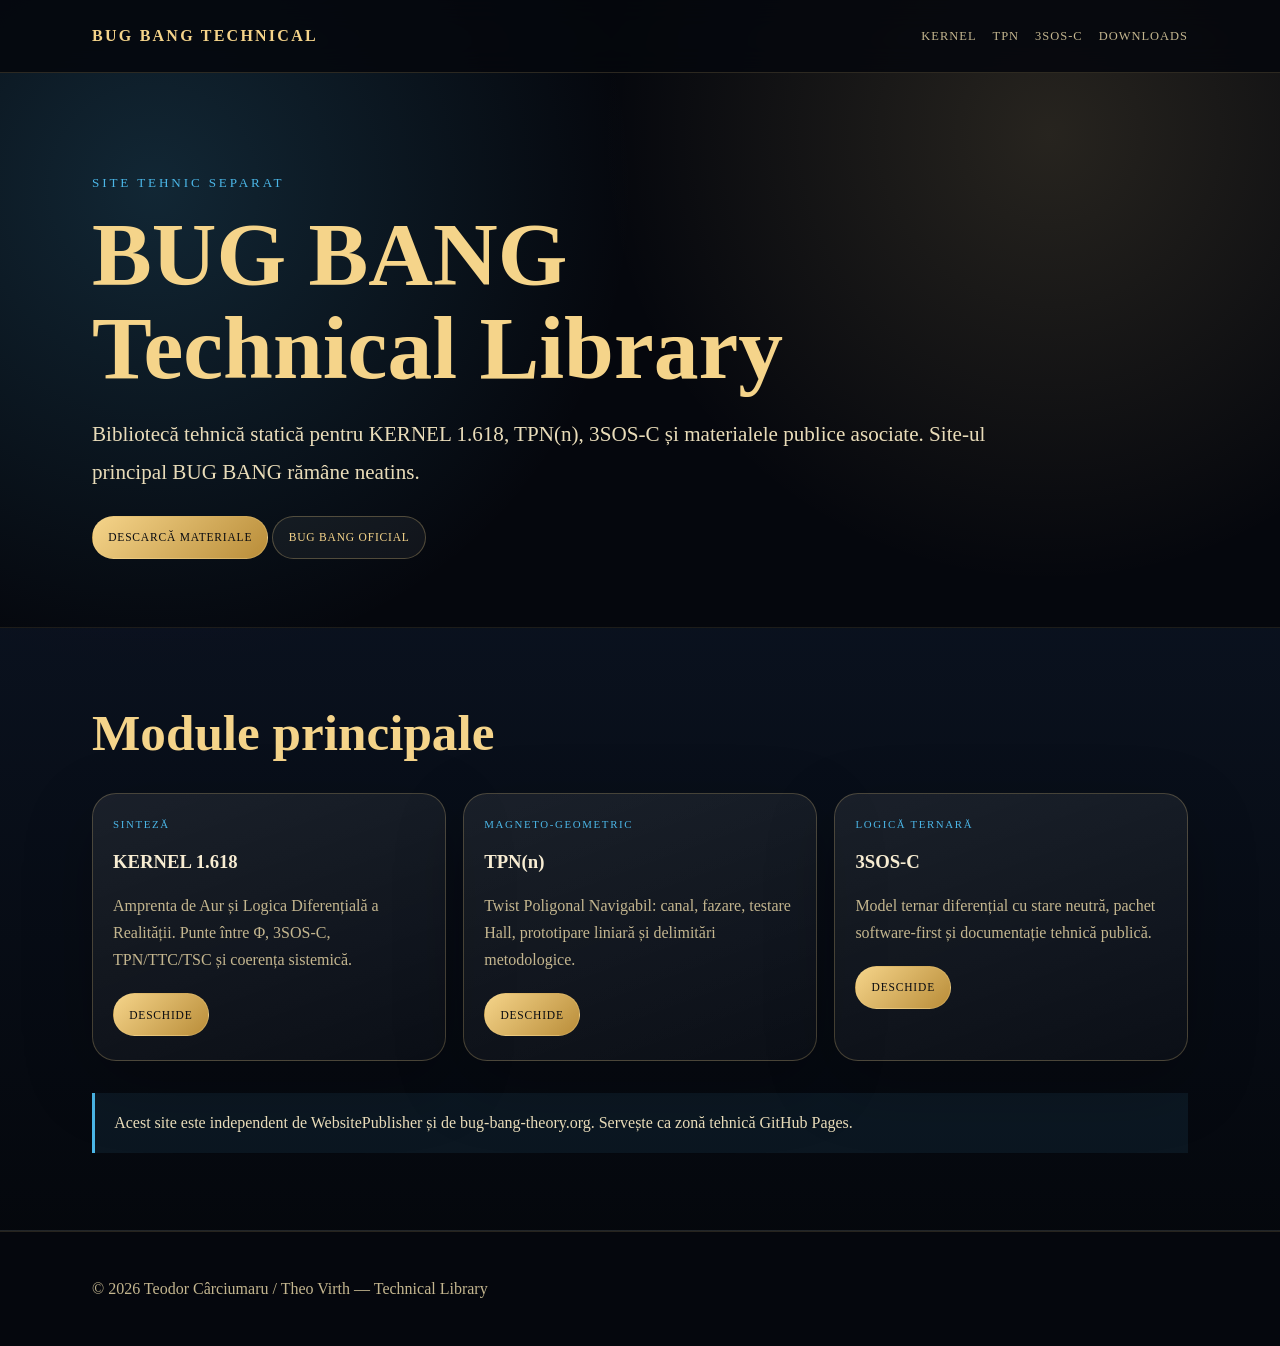
==== index.html @ 74c922dd "Add home page" ====
<!DOCTYPE html>
<html lang="ro">
<head><meta charset="UTF-8"><meta name="viewport" content="width=device-width, initial-scale=1.0"><title>BUG BANG Technical Library</title><link rel="stylesheet" href="css/style.css"></head>
<body>
<nav><div class="wrap nav"><a class="brand" href="index.html">BUG BANG Technical</a><div class="links"><a href="kernel.html">KERNEL</a><a href="tpn.html">TPN</a><a href="3sos-c.html">3SOS-C</a><a href="downloads.html">Downloads</a></div></div></nav>
<header class="hero"><div class="wrap"><div class="eyebrow">site tehnic separat</div><h1>BUG BANG<br>Technical Library</h1><p class="lead">Bibliotecă tehnică statică pentru KERNEL 1.618, TPN(n), 3SOS-C și materialele publice asociate. Site-ul principal BUG BANG rămâne neatins.</p><p><a class="btn primary" href="downloads.html">Descarcă materiale</a><a class="btn secondary" href="https://www.bug-bang-theory.org/">BUG BANG oficial</a></p></div></header>
<section class="section surface"><div class="wrap"><h2>Module principale</h2><div class="grid"><article class="card"><span class="tag">sinteză</span><h3>KERNEL 1.618</h3><p>Amprenta de Aur și Logica Diferențială a Realității. Punte între Φ, 3SOS-C, TPN/TTC/TSC și coerența sistemică.</p><a class="btn primary" href="kernel.html">Deschide</a></article><article class="card"><span class="tag">magneto-geometric</span><h3>TPN(n)</h3><p>Twist Poligonal Navigabil: canal, fazare, testare Hall, prototipare liniară și delimitări metodologice.</p><a class="btn primary" href="tpn.html">Deschide</a></article><article class="card"><span class="tag">logică ternară</span><h3>3SOS-C</h3><p>Model ternar diferențial cu stare neutră, pachet software-first și documentație tehnică publică.</p><a class="btn primary" href="3sos-c.html">Deschide</a></article></div><div class="note">Acest site este independent de WebsitePublisher și de bug-bang-theory.org. Servește ca zonă tehnică GitHub Pages.</div></div></section>
<footer><div class="wrap">© 2026 Teodor Cârciumaru / Theo Virth — Technical Library</div></footer>
</body></html>
---- css/style.css ----
*{box-sizing:border-box}html{scroll-behavior:smooth}body{margin:0;font-family:Georgia,'Times New Roman',serif;color:#f7ecd2;background:radial-gradient(circle at 12% 14%,rgba(75,183,232,.18),transparent 30rem),radial-gradient(circle at 82% 10%,rgba(245,212,138,.14),transparent 28rem),#05070d}a{color:inherit}.wrap{width:min(1160px,92vw);margin:0 auto;padding:0 clamp(1rem,3vw,2rem)}nav{position:sticky;top:0;z-index:10;background:rgba(5,7,13,.88);border-bottom:1px solid rgba(245,212,138,.16);backdrop-filter:blur(14px)}.nav{min-height:72px;display:flex;align-items:center;justify-content:space-between;gap:1rem;flex-wrap:wrap}.brand{font-weight:700;color:#f5d48a;text-transform:uppercase;letter-spacing:.14em;text-decoration:none}.links{display:flex;gap:1rem;flex-wrap:wrap}.links a{color:#c4b68f;text-transform:uppercase;font-size:.78rem;letter-spacing:.08em;text-decoration:none}.links a:hover{color:#f5d48a}.hero{padding:clamp(4rem,8vw,8rem) 0 3rem}.eyebrow{color:#4bb7e8;text-transform:uppercase;letter-spacing:.22em;font-size:.82rem;margin-bottom:1rem}h1,h2,h3,.btn,.brand,.links a{font-family:Georgia,'Times New Roman',serif}h1{font-size:clamp(2.4rem,7vw,5.8rem);line-height:1.04;color:#f5d48a;margin:0}h2{font-size:clamp(1.7rem,4vw,3.4rem);line-height:1.1;color:#f5d48a;margin:0 0 1rem}.lead{font-size:clamp(1rem,1.2vw + .8rem,1.32rem);line-height:1.8;color:#e9dcb9;max-width:900px}.section{padding:clamp(3.5rem,6vw,7rem) 0}.surface{background:linear-gradient(180deg,rgba(11,18,32,.9),rgba(5,7,13,.9));border-top:1px solid rgba(245,212,138,.1);border-bottom:1px solid rgba(245,212,138,.1)}.grid{display:grid;grid-template-columns:repeat(auto-fit,minmax(min(270px,100%),1fr));gap:1.1rem;margin-top:2rem}.card{border:1px solid rgba(245,212,138,.24);border-radius:24px;background:linear-gradient(160deg,rgba(255,255,255,.075),rgba(255,255,255,.025));padding:1.25rem;box-shadow:0 22px 70px rgba(0,0,0,.24)}.card p,.card li{color:#c4b68f;line-height:1.7}.tag{color:#4bb7e8;text-transform:uppercase;letter-spacing:.15em;font-size:.68rem}.btn{display:inline-flex;align-items:center;justify-content:center;min-height:43px;padding:.78rem .95rem;border-radius:999px;border:1px solid rgba(245,212,138,.28);font-size:.72rem;text-transform:uppercase;letter-spacing:.07em;text-decoration:none;margin:.25rem .25rem .25rem 0}.primary{background:linear-gradient(135deg,#f5d48a,#b98d39);color:#090b10}.secondary{background:rgba(255,255,255,.05);color:#f5d48a}.note{border-left:3px solid #4bb7e8;padding:1rem 1.2rem;background:rgba(75,183,232,.08);color:#e9dcb9;line-height:1.75;margin-top:2rem}footer{padding:3rem 0;border-top:1px solid rgba(245,212,138,.14);color:#c4b68f}@media(max-width:720px){.nav{display:block;padding:1rem 0}.links{margin-top:.8rem}.btn{width:100%;text-align:center}}
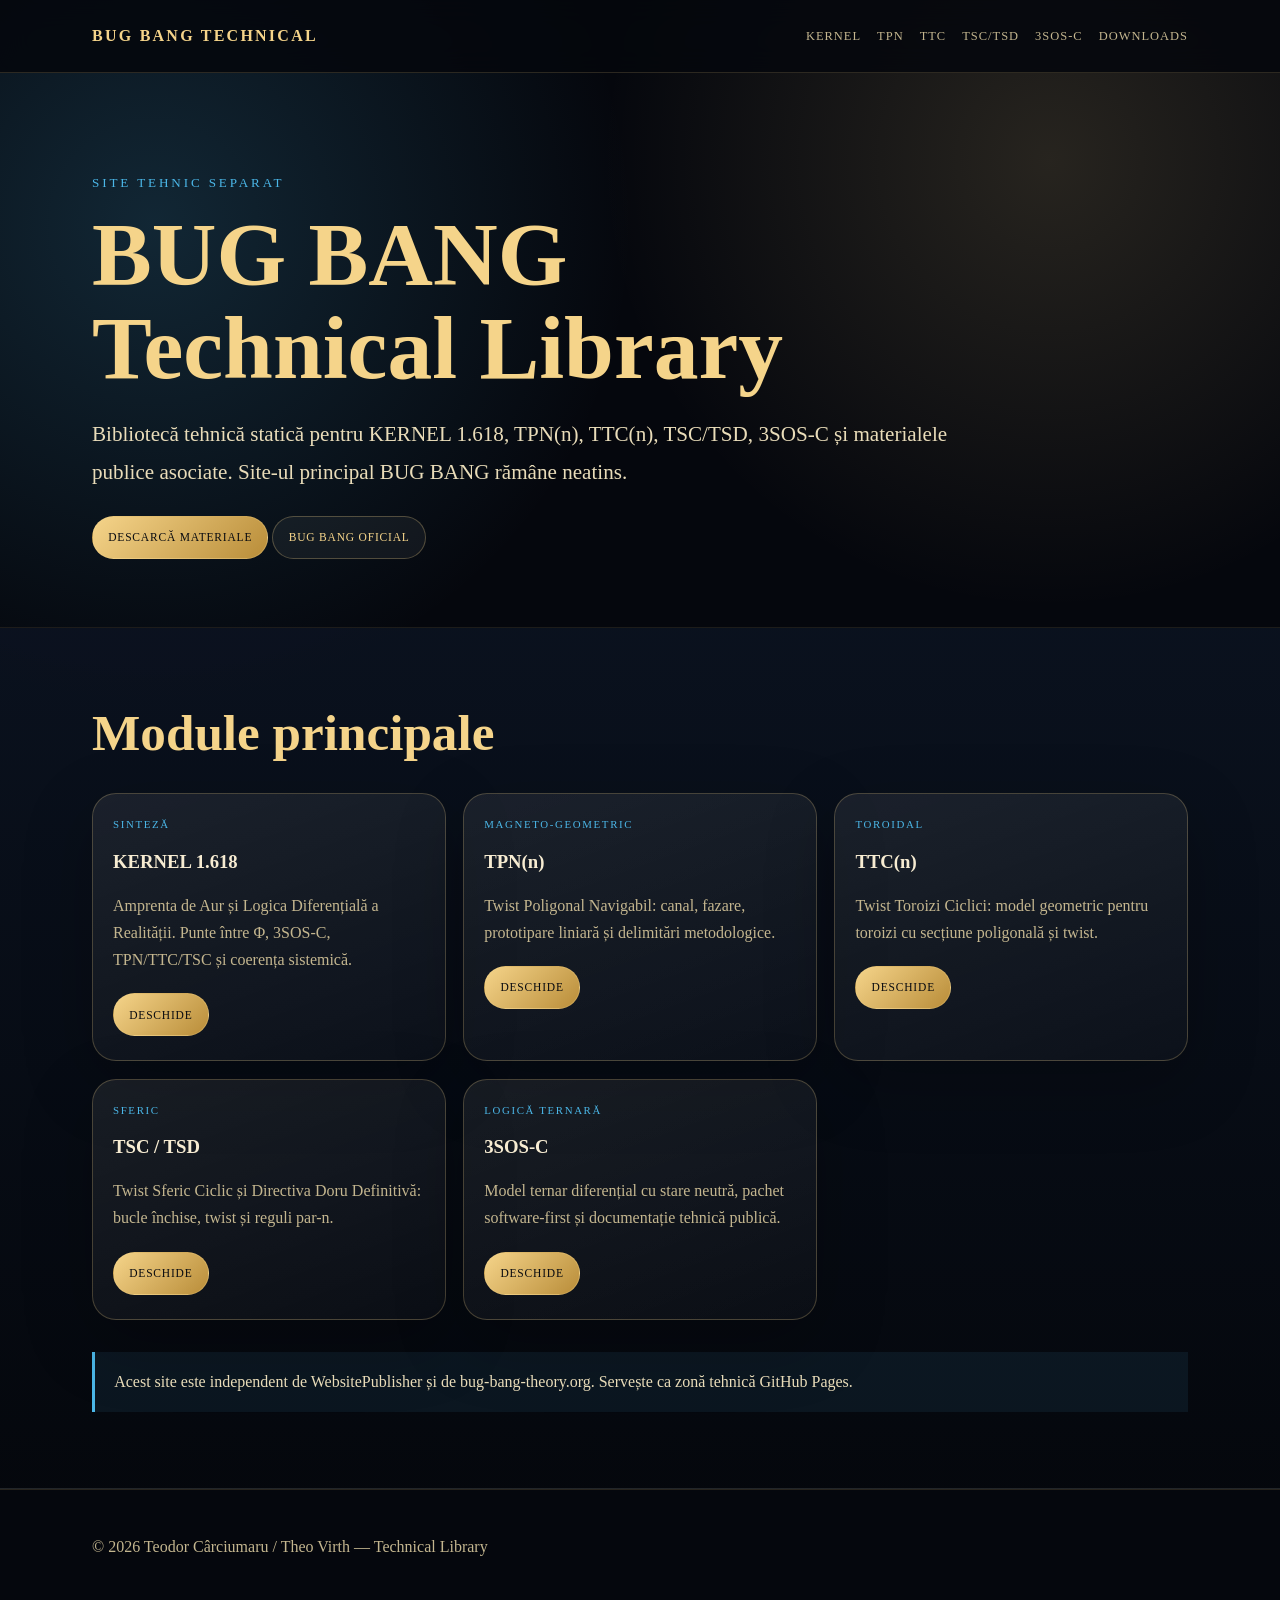
==== commit 65fff347: "Add TTC and TSC TSD to home page" ====
--- a/index.html
+++ b/index.html
@@ -1,9 +1,2 @@
 <!DOCTYPE html>
-<html lang="ro">
-<head><meta charset="UTF-8"><meta name="viewport" content="width=device-width, initial-scale=1.0"><title>BUG BANG Technical Library</title><link rel="stylesheet" href="css/style.css"></head>
-<body>
-<nav><div class="wrap nav"><a class="brand" href="index.html">BUG BANG Technical</a><div class="links"><a href="kernel.html">KERNEL</a><a href="tpn.html">TPN</a><a href="3sos-c.html">3SOS-C</a><a href="downloads.html">Downloads</a></div></div></nav>
-<header class="hero"><div class="wrap"><div class="eyebrow">site tehnic separat</div><h1>BUG BANG<br>Technical Library</h1><p class="lead">Bibliotecă tehnică statică pentru KERNEL 1.618, TPN(n), 3SOS-C și materialele publice asociate. Site-ul principal BUG BANG rămâne neatins.</p><p><a class="btn primary" href="downloads.html">Descarcă materiale</a><a class="btn secondary" href="https://www.bug-bang-theory.org/">BUG BANG oficial</a></p></div></header>
-<section class="section surface"><div class="wrap"><h2>Module principale</h2><div class="grid"><article class="card"><span class="tag">sinteză</span><h3>KERNEL 1.618</h3><p>Amprenta de Aur și Logica Diferențială a Realității. Punte între Φ, 3SOS-C, TPN/TTC/TSC și coerența sistemică.</p><a class="btn primary" href="kernel.html">Deschide</a></article><article class="card"><span class="tag">magneto-geometric</span><h3>TPN(n)</h3><p>Twist Poligonal Navigabil: canal, fazare, testare Hall, prototipare liniară și delimitări metodologice.</p><a class="btn primary" href="tpn.html">Deschide</a></article><article class="card"><span class="tag">logică ternară</span><h3>3SOS-C</h3><p>Model ternar diferențial cu stare neutră, pachet software-first și documentație tehnică publică.</p><a class="btn primary" href="3sos-c.html">Deschide</a></article></div><div class="note">Acest site este independent de WebsitePublisher și de bug-bang-theory.org. Servește ca zonă tehnică GitHub Pages.</div></div></section>
-<footer><div class="wrap">© 2026 Teodor Cârciumaru / Theo Virth — Technical Library</div></footer>
-</body></html>
+<html lang="ro"><head><meta charset="UTF-8"><meta name="viewport" content="width=device-width, initial-scale=1.0"><title>BUG BANG Technical Library</title><link rel="stylesheet" href="css/style.css"></head><body><nav><div class="wrap nav"><a class="brand" href="index.html">BUG BANG Technical</a><div class="links"><a href="kernel.html">KERNEL</a><a href="tpn.html">TPN</a><a href="ttc.html">TTC</a><a href="tsc-tsd.html">TSC/TSD</a><a href="3sos-c.html">3SOS-C</a><a href="downloads.html">Downloads</a></div></div></nav><header class="hero"><div class="wrap"><div class="eyebrow">site tehnic separat</div><h1>BUG BANG<br>Technical Library</h1><p class="lead">Bibliotecă tehnică statică pentru KERNEL 1.618, TPN(n), TTC(n), TSC/TSD, 3SOS-C și materialele publice asociate. Site-ul principal BUG BANG rămâne neatins.</p><p><a class="btn primary" href="downloads.html">Descarcă materiale</a><a class="btn secondary" href="https://www.bug-bang-theory.org/">BUG BANG oficial</a></p></div></header><section class="section surface"><div class="wrap"><h2>Module principale</h2><div class="grid"><article class="card"><span class="tag">sinteză</span><h3>KERNEL 1.618</h3><p>Amprenta de Aur și Logica Diferențială a Realității. Punte între Φ, 3SOS-C, TPN/TTC/TSC și coerența sistemică.</p><a class="btn primary" href="kernel.html">Deschide</a></article><article class="card"><span class="tag">magneto-geometric</span><h3>TPN(n)</h3><p>Twist Poligonal Navigabil: canal, fazare, prototipare liniară și delimitări metodologice.</p><a class="btn primary" href="tpn.html">Deschide</a></article><article class="card"><span class="tag">toroidal</span><h3>TTC(n)</h3><p>Twist Toroizi Ciclici: model geometric pentru toroizi cu secțiune poligonală și twist.</p><a class="btn primary" href="ttc.html">Deschide</a></article><article class="card"><span class="tag">sferic</span><h3>TSC / TSD</h3><p>Twist Sferic Ciclic și Directiva Doru Definitivă: bucle închise, twist și reguli par-n.</p><a class="btn primary" href="tsc-tsd.html">Deschide</a></article><article class="card"><span class="tag">logică ternară</span><h3>3SOS-C</h3><p>Model ternar diferențial cu stare neutră, pachet software-first și documentație tehnică publică.</p><a class="btn primary" href="3sos-c.html">Deschide</a></article></div><div class="note">Acest site este independent de WebsitePublisher și de bug-bang-theory.org. Servește ca zonă tehnică GitHub Pages.</div></div></section><footer><div class="wrap">© 2026 Teodor Cârciumaru / Theo Virth — Technical Library</div></footer></body></html>
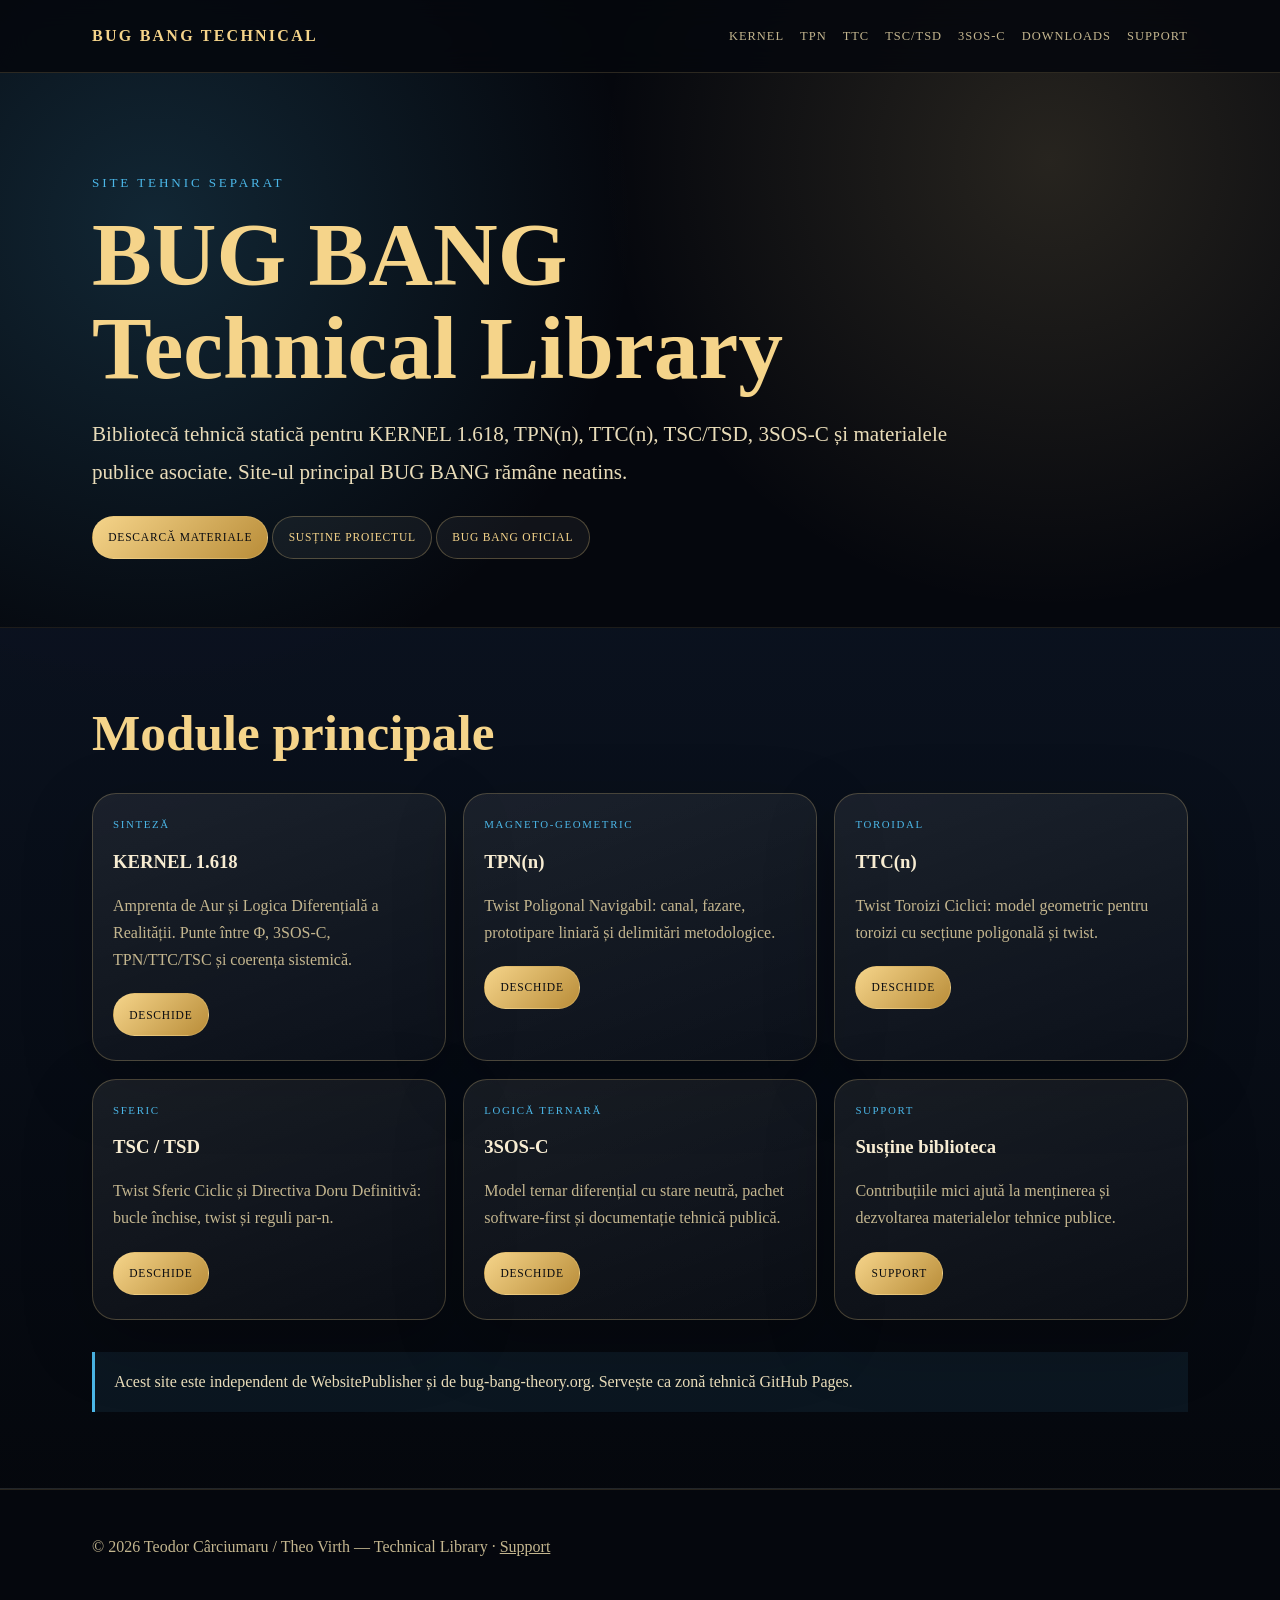
==== commit 72123c32: "Add support link to home page" ====
--- a/index.html
+++ b/index.html
@@ -1,2 +1,2 @@
 <!DOCTYPE html>
-<html lang="ro"><head><meta charset="UTF-8"><meta name="viewport" content="width=device-width, initial-scale=1.0"><title>BUG BANG Technical Library</title><link rel="stylesheet" href="css/style.css"></head><body><nav><div class="wrap nav"><a class="brand" href="index.html">BUG BANG Technical</a><div class="links"><a href="kernel.html">KERNEL</a><a href="tpn.html">TPN</a><a href="ttc.html">TTC</a><a href="tsc-tsd.html">TSC/TSD</a><a href="3sos-c.html">3SOS-C</a><a href="downloads.html">Downloads</a></div></div></nav><header class="hero"><div class="wrap"><div class="eyebrow">site tehnic separat</div><h1>BUG BANG<br>Technical Library</h1><p class="lead">Bibliotecă tehnică statică pentru KERNEL 1.618, TPN(n), TTC(n), TSC/TSD, 3SOS-C și materialele publice asociate. Site-ul principal BUG BANG rămâne neatins.</p><p><a class="btn primary" href="downloads.html">Descarcă materiale</a><a class="btn secondary" href="https://www.bug-bang-theory.org/">BUG BANG oficial</a></p></div></header><section class="section surface"><div class="wrap"><h2>Module principale</h2><div class="grid"><article class="card"><span class="tag">sinteză</span><h3>KERNEL 1.618</h3><p>Amprenta de Aur și Logica Diferențială a Realității. Punte între Φ, 3SOS-C, TPN/TTC/TSC și coerența sistemică.</p><a class="btn primary" href="kernel.html">Deschide</a></article><article class="card"><span class="tag">magneto-geometric</span><h3>TPN(n)</h3><p>Twist Poligonal Navigabil: canal, fazare, prototipare liniară și delimitări metodologice.</p><a class="btn primary" href="tpn.html">Deschide</a></article><article class="card"><span class="tag">toroidal</span><h3>TTC(n)</h3><p>Twist Toroizi Ciclici: model geometric pentru toroizi cu secțiune poligonală și twist.</p><a class="btn primary" href="ttc.html">Deschide</a></article><article class="card"><span class="tag">sferic</span><h3>TSC / TSD</h3><p>Twist Sferic Ciclic și Directiva Doru Definitivă: bucle închise, twist și reguli par-n.</p><a class="btn primary" href="tsc-tsd.html">Deschide</a></article><article class="card"><span class="tag">logică ternară</span><h3>3SOS-C</h3><p>Model ternar diferențial cu stare neutră, pachet software-first și documentație tehnică publică.</p><a class="btn primary" href="3sos-c.html">Deschide</a></article></div><div class="note">Acest site este independent de WebsitePublisher și de bug-bang-theory.org. Servește ca zonă tehnică GitHub Pages.</div></div></section><footer><div class="wrap">© 2026 Teodor Cârciumaru / Theo Virth — Technical Library</div></footer></body></html>
+<html lang="ro"><head><meta charset="UTF-8"><meta name="viewport" content="width=device-width, initial-scale=1.0"><title>BUG BANG Technical Library</title><link rel="stylesheet" href="css/style.css"></head><body><nav><div class="wrap nav"><a class="brand" href="index.html">BUG BANG Technical</a><div class="links"><a href="kernel.html">KERNEL</a><a href="tpn.html">TPN</a><a href="ttc.html">TTC</a><a href="tsc-tsd.html">TSC/TSD</a><a href="3sos-c.html">3SOS-C</a><a href="downloads.html">Downloads</a><a href="support.html">Support</a></div></div></nav><header class="hero"><div class="wrap"><div class="eyebrow">site tehnic separat</div><h1>BUG BANG<br>Technical Library</h1><p class="lead">Bibliotecă tehnică statică pentru KERNEL 1.618, TPN(n), TTC(n), TSC/TSD, 3SOS-C și materialele publice asociate. Site-ul principal BUG BANG rămâne neatins.</p><p><a class="btn primary" href="downloads.html">Descarcă materiale</a><a class="btn secondary" href="support.html">Susține proiectul</a><a class="btn secondary" href="https://www.bug-bang-theory.org/">BUG BANG oficial</a></p></div></header><section class="section surface"><div class="wrap"><h2>Module principale</h2><div class="grid"><article class="card"><span class="tag">sinteză</span><h3>KERNEL 1.618</h3><p>Amprenta de Aur și Logica Diferențială a Realității. Punte între Φ, 3SOS-C, TPN/TTC/TSC și coerența sistemică.</p><a class="btn primary" href="kernel.html">Deschide</a></article><article class="card"><span class="tag">magneto-geometric</span><h3>TPN(n)</h3><p>Twist Poligonal Navigabil: canal, fazare, prototipare liniară și delimitări metodologice.</p><a class="btn primary" href="tpn.html">Deschide</a></article><article class="card"><span class="tag">toroidal</span><h3>TTC(n)</h3><p>Twist Toroizi Ciclici: model geometric pentru toroizi cu secțiune poligonală și twist.</p><a class="btn primary" href="ttc.html">Deschide</a></article><article class="card"><span class="tag">sferic</span><h3>TSC / TSD</h3><p>Twist Sferic Ciclic și Directiva Doru Definitivă: bucle închise, twist și reguli par-n.</p><a class="btn primary" href="tsc-tsd.html">Deschide</a></article><article class="card"><span class="tag">logică ternară</span><h3>3SOS-C</h3><p>Model ternar diferențial cu stare neutră, pachet software-first și documentație tehnică publică.</p><a class="btn primary" href="3sos-c.html">Deschide</a></article><article class="card"><span class="tag">support</span><h3>Susține biblioteca</h3><p>Contribuțiile mici ajută la menținerea și dezvoltarea materialelor tehnice publice.</p><a class="btn primary" href="support.html">Support</a></article></div><div class="note">Acest site este independent de WebsitePublisher și de bug-bang-theory.org. Servește ca zonă tehnică GitHub Pages.</div></div></section><footer><div class="wrap">© 2026 Teodor Cârciumaru / Theo Virth — Technical Library · <a href="support.html">Support</a></div></footer></body></html>
